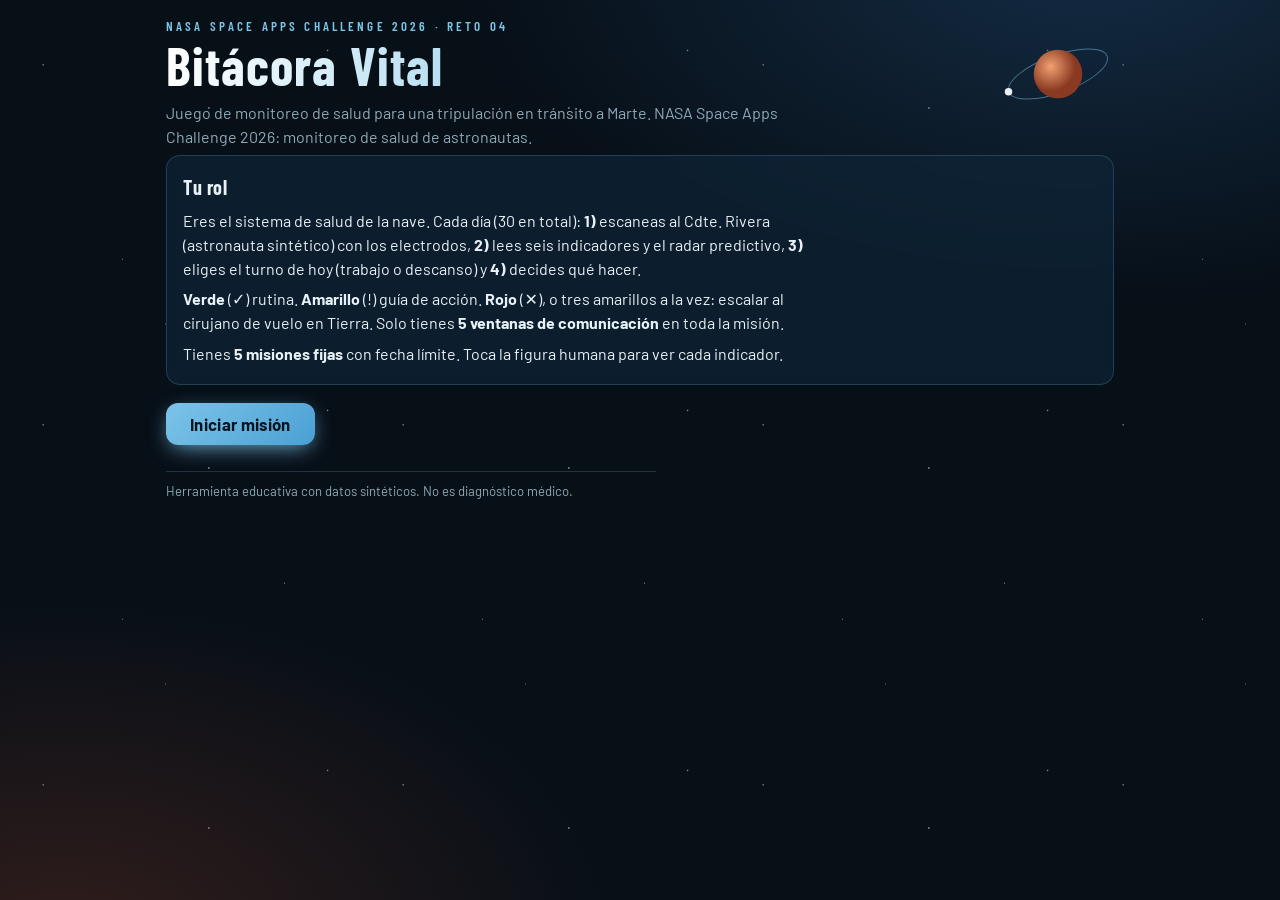
==== VIDEOJUEGO/index.html @ 01259b83 "Rename index.html to VIDEOJUEGO/index.html" ====
<!DOCTYPE html>
<html lang="es"><head><meta charset="utf-8">
<meta name="viewport" content="width=device-width, initial-scale=1, viewport-fit=cover">
<title>Bitácora Vital · Misión a Marte</title>
<meta name="theme-color" content="#070f17">
<meta name="description" content="Juego de monitoreo de salud de astronautas. NASA Space Apps Challenge 2026.">
<link href="https://fonts.googleapis.com/css2?family=Barlow:wght@400;600;700&family=Barlow+Condensed:wght@600;700&display=swap" rel="stylesheet">
<style>
:root{color-scheme:dark;--bg:#070f17;--pn:#0f2233;--glass:rgba(16,38,56,.68);--tx:#E8F1F5;--mu:#8FA9B6;--ln:rgba(124,196,232,.2);--g:#4CD0A0;--y:#F2B63C;--r:#FF6B6B;--ac:#7CC4E8;--gb:rgba(76,208,160,.13);--yb:rgba(242,182,60,.13);--rb:rgba(255,107,107,.15)}
*{box-sizing:border-box}
body{margin:0;padding:env(safe-area-inset-top,0) 0 env(safe-area-inset-bottom,0);min-height:100vh;color:var(--tx);font:16px/1.5 Barlow,system-ui,sans-serif;background:radial-gradient(900px 500px at 85% -5%,rgba(40,90,140,.38),transparent 70%),radial-gradient(800px 500px at 5% 105%,rgba(170,70,40,.26),transparent 70%),radial-gradient(1.2px 1.2px at 12% 18%,#fff9,transparent),radial-gradient(1px 1px at 34% 72%,#fff7,transparent),radial-gradient(1.4px 1.4px at 58% 30%,#fffa,transparent),radial-gradient(1px 1px at 79% 62%,#fff8,transparent),radial-gradient(1.2px 1.2px at 91% 14%,#fff9,transparent),radial-gradient(1px 1px at 46% 90%,#fff6,transparent),var(--bg);background-size:100% 100%,100% 100%,360px 360px,360px 360px,360px 360px,360px 360px,360px 360px,360px 360px}
#app{max-width:980px;margin:0 auto;padding:18px 16px 28px}
h1,h2,.nm,.big{font-family:"Barlow Condensed",Barlow,sans-serif;font-weight:700}
h1{font-size:clamp(2.3rem,7vw,3.3rem);line-height:1.02;margin:.1em 0 .15em;letter-spacing:.02em;background:linear-gradient(90deg,#fff,var(--ac) 55%,var(--y));-webkit-background-clip:text;background-clip:text;color:transparent}
h2{font-size:1.25rem;margin:.2em 0 .3em;letter-spacing:.03em}p{margin:.4em 0;max-width:70ch}.mu{color:var(--mu)}
.eyebrow{font:600 .82rem "Barlow Condensed",sans-serif;letter-spacing:.24em;text-transform:uppercase;color:var(--ac)}
.orb{float:right;width:112px;height:112px;margin:0 0 6px 12px}
.bar{height:8px;background:var(--ln);border-radius:4px;overflow:hidden;width:110px;display:inline-block;vertical-align:middle}.bar i{display:block;height:100%;background:linear-gradient(90deg,var(--g),var(--ac))}
.ban{padding:14px 18px;border:1px solid var(--bc);border-left:6px solid var(--bc);border-radius:14px;margin-bottom:10px;box-shadow:0 0 28px -10px var(--bc)}.ban .big{font-size:1.8rem;line-height:1.1;letter-spacing:.02em}
.b0{--bc:var(--g);background:linear-gradient(90deg,var(--gb),transparent)}.b1{--bc:var(--y);background:linear-gradient(90deg,var(--yb),transparent)}.b2{--bc:var(--r);background:linear-gradient(90deg,var(--rb),transparent)}.b3{--bc:var(--mu);background:var(--glass)}
.box{background:var(--glass);border:1px solid var(--ln);border-radius:14px;padding:12px 16px;margin-bottom:10px;backdrop-filter:blur(6px)}
.box dl{margin:.3em 0;display:grid;grid-template-columns:auto 1fr;gap:3px 14px}.box dt{font-weight:600;color:var(--ac)}.box dd{margin:0}
.tag{display:inline-block;font:600 .74rem "Barlow Condensed",sans-serif;letter-spacing:.14em;text-transform:uppercase;padding:2px 10px;border-radius:99px;background:rgba(124,196,232,.14);color:var(--ac);margin-right:8px}
.grid{display:grid;grid-template-columns:repeat(auto-fit,minmax(220px,1fr));gap:10px}
.c0{--c:var(--g)}.c1{--c:var(--y)}.c2{--c:var(--r)}.c3{--c:var(--mu)}
.t{all:unset;box-sizing:border-box;cursor:pointer;background:var(--glass);border:1px solid var(--ln);border-top:3px solid var(--c);border-radius:14px;padding:9px 14px;display:grid;grid-template-columns:1fr auto;gap:3px 8px;transition:transform .15s,box-shadow .15s}
.t:hover{transform:translateY(-2px);box-shadow:0 8px 22px -10px var(--c)}
.t.on{border-left-color:var(--ac);border-right-color:var(--ac);border-bottom-color:var(--ac);box-shadow:0 0 0 1px var(--ac),0 0 24px -8px var(--ac)}
.t svg{grid-column:1/-1;width:100%;height:36px;color:var(--c)}
button:focus-visible,.t:focus-visible,.hs:focus-visible{outline:3px solid var(--ac);outline-offset:2px}
.nm{font-size:1.1rem;letter-spacing:.02em}.vl{font:700 2.1rem/1 "Barlow Condensed",sans-serif;text-align:right;color:var(--c);text-shadow:0 0 14px var(--c)}.vl small{font:400 .8rem Barlow;color:var(--mu);margin-left:3px;text-shadow:none}
.st{justify-self:start;font-weight:600;font-size:.8rem;padding:1px 10px;border-radius:99px;border:1px solid var(--c);color:var(--c);background:rgba(255,255,255,.04)}
.a{font:600 1rem Barlow,sans-serif;text-align:left;cursor:pointer;background:var(--glass);color:var(--tx);border:1px solid var(--ln);border-radius:12px;padding:10px 14px;transition:box-shadow .15s,border-color .15s}
.a:hover:not(:disabled){border-color:var(--ac);box-shadow:0 0 18px -8px var(--ac)}.a:disabled{opacity:.4;cursor:not-allowed}.a.sel{border-color:var(--g);background:var(--gb);box-shadow:0 0 18px -8px var(--g)}.a span{display:block;font-weight:400;font-size:.85rem;color:var(--mu)}
.go{font:700 1.05rem Barlow,sans-serif;letter-spacing:.02em;background:linear-gradient(135deg,var(--ac),#4aa0d4);color:#06141f;border:0;border-radius:12px;padding:11px 24px;cursor:pointer;margin:8px 0;box-shadow:0 6px 22px -6px var(--ac)}.go:hover:not(:disabled){filter:brightness(1.1)}.go:disabled{opacity:.6}
.fig{width:100%;max-width:230px;margin:0 auto;display:block}.hs{cursor:pointer;color:var(--c)}
@keyframes pu{50%{opacity:.35}}.pul{animation:pu 1s infinite}
@keyframes sw{from{transform:translateY(8px)}to{transform:translateY(290px)}}.sweep{animation:sw .9s linear;filter:drop-shadow(0 0 6px #7CC4E8)}
@media(prefers-reduced-motion:reduce){.pul,.sweep{animation:none}.t{transition:none}}
.fine{font-size:.82rem;color:var(--mu);margin-top:18px;border-top:1px solid var(--ln);padding-top:10px}

#app.dash{max-width:none;height:100vh;padding:10px 12px;display:grid;grid-template-rows:auto minmax(0,1fr) auto;gap:10px;font-size:14px}
.hud{display:flex;flex-wrap:wrap;gap:6px 20px;align-items:center;justify-content:space-between;padding:8px 16px;background:var(--glass);border:1px solid var(--ln);border-radius:14px;backdrop-filter:blur(8px)}
.hud .it{display:flex;align-items:center;gap:8px;white-space:nowrap}.hud small{color:var(--mu);text-transform:uppercase;letter-spacing:.12em;font:600 .72rem "Barlow Condensed",sans-serif}.hud b{font:700 1.2rem "Barlow Condensed",sans-serif}
.bar.fat i{background:linear-gradient(90deg,var(--y),var(--r))}
.cols{display:grid;grid-template-columns:minmax(280px,360px) minmax(0,1.5fr) minmax(240px,1fr);gap:10px;min-height:0}.cols>section{min-height:0;overflow:auto;padding:2px}
.figcol{display:flex;gap:8px;align-items:flex-start}.figbox{flex:1;min-width:0;background:radial-gradient(110% 65% at 50% 10%,rgba(52,126,161,.42),transparent 62%),linear-gradient(180deg,rgba(12,45,67,.96),rgba(5,19,32,.98));border:1px solid var(--ln);border-radius:14px;padding:6px;overflow:hidden}
.dash .fig{width:108%;max-width:108%;max-height:calc(100vh - 180px);margin-left:-4%;filter:drop-shadow(0 8px 12px rgba(0,0,0,.32))}
.elec{width:112px;flex:none;background:var(--glass);border:1px solid var(--ln);border-radius:14px;padding:8px;text-align:center}
.elec small{color:var(--ac);text-transform:uppercase;letter-spacing:.14em;font:600 .72rem "Barlow Condensed",sans-serif}.elec .es{font-size:.8rem;min-height:2.6em;margin:4px 0}.elec .go{width:100%;margin:2px 0;padding:8px 6px}.elec p{font-size:.72rem;margin:4px 0 0}
.dash .ban{padding:7px 12px;margin-bottom:8px}.dash .ban .big{font-size:1.3rem}.dash .box{padding:8px 12px;margin-bottom:8px}.dash .det{font-size:.82rem}.dash h2{font-size:1.05rem;margin:4px 0}
.dash .grid{grid-template-columns:repeat(2,minmax(0,1fr));gap:8px;margin-bottom:8px}.dash .t{padding:6px 10px}.dash .vl{font-size:1.6rem}.dash .nm{font-size:.95rem}.dash .t svg{height:24px}
.ms{all:unset;box-sizing:border-box;display:block;width:100%;cursor:pointer;background:var(--glass);border:1px solid var(--ln);border-radius:12px;padding:7px 12px;margin-bottom:7px}
.ms b{display:block;font-size:.95rem}.ms .mu{display:block;font-size:.78rem}.ms.on{border-color:var(--ac);box-shadow:0 0 16px -8px var(--ac)}.ms.ok{border-color:var(--g);opacity:.75}.ms.ko{border-color:var(--r);opacity:.6}
.pb{display:block;height:5px;background:var(--ln);border-radius:3px;overflow:hidden;margin-top:5px}.pb i{display:block;height:100%;background:linear-gradient(90deg,var(--ac),var(--g))}
.dock{display:flex;flex-wrap:wrap;gap:14px;align-items:flex-end;padding:8px 12px;background:var(--glass);border:1px solid var(--ln);border-radius:14px;backdrop-filter:blur(8px)}
.dg small{display:block;color:var(--mu);text-transform:uppercase;letter-spacing:.1em;font:600 .72rem "Barlow Condensed",sans-serif;margin-bottom:3px}.row{display:flex;flex-wrap:wrap;gap:8px}
.dock .a{padding:6px 12px;font-size:.9rem}.dock .a span{font-size:.75rem}.dock .go{margin:0;padding:9px 22px}
@media(max-width:900px){#app.dash{height:auto;min-height:100vh;display:block}.hud{position:sticky;top:0;z-index:5;background:rgba(10,24,36,.92)}.cols{display:block;margin:10px 0}.cols>section{margin-bottom:10px;overflow:visible}.dock{position:sticky;bottom:0;z-index:5;background:rgba(10,24,36,.94)}.dash .fig{max-height:60vh}}
</style></head><body><div id="app"></div>
<script>
const $=s=>document.querySelector(s);
const LB=["Normal","Atención","Alerta"],SH=["●","▲","■"],GL=["✓","!","✕"];
const IND=[
{k:"fc",n:"Frecuencia cardíaca",u:"lpm",b:66,sd:3,fl:5,K:.25,dc:0,g:[60,100],y:[50,120],why:"Sin gravedad la sangre se redistribuye hacia la cabeza y el corazón ajusta su ritmo. El estrés, la radiación y el ejercicio también la suben.",guide:"Siéntate 10 min, respira lento (4 s inhalar, 6 s exhalar), evita cafeína y vuelve a medir.",src:"AHA: ritmo en reposo del adulto 60–100 lpm."},
{k:"pa",n:"Presión sistólica",u:"mmHg",b:114,sd:4,fl:6,K:.4,dc:0,g:[90,129],y:[85,139],why:"En microgravedad los líquidos suben al torso y la cabeza; el CO₂ alto de cabina y el estrés también elevan la presión.",guide:"Reduce sodio, hidrátate, descansa y mide de nuevo en 30 min.",src:"AHA/ACC 2017: <120 normal, ≥130 etapa 1, ≥140 etapa 2. Verde hasta 129 por simplificación."},
{k:"glu",n:"Glucosa",u:"mg/dL",b:88,sd:4,fl:0,K:.5,dc:0,g:[70,99],y:[60,125],why:"El estrés, el sueño corto y los cambios de dieta y ejercicio alteran cómo el cuerpo maneja el azúcar.",guide:"Si está baja, toma un snack con carbohidratos; si está alta, camina suave y revisa la dieta.",src:"ADA: ayunas 70–99 normal, 100–125 prediabetes, <70 hipoglucemia."},
{k:"tmp",n:"Temperatura",u:"°C",b:36.6,sd:.15,fl:0,K:0,dc:1,g:[36.1,37.2],y:[35.5,37.9],why:"Sin gravedad casi no hay convección natural: el aire caliente no sube y el cuerpo disipa peor el calor.",guide:"Baja la temperatura de tu módulo, hidrátate, reduce la actividad y mide en 20 min.",src:"CDC/NIH: normal ≈36.1–37.2 °C; fiebre desde 38 °C."},
{k:"sue",n:"Horas de sueño",u:"h",dc:1,K:0,g:[7,9.5],y:[5.5,10.5],why:"El ciclo luz-oscuridad se pierde (16 amaneceres al día en órbita), hay ruido y confinamiento. En la ISS se duerme cerca de 6 h.",guide:"Cumple un horario fijo, baja la luz y las pantallas 1 h antes y reduce el ruido del módulo.",src:"AASM/CDC: 7 h o más en adultos. Barger et al. 2014: ≈6 h en la ISS."},
{k:"ani",n:"Ánimo (1–10)",u:"/10",b:7.8,sd:.4,fl:0,K:-.08,dc:1,g:[6,10],y:[4,10],why:"El aislamiento, el confinamiento y la distancia de la Tierra pesan en el ánimo con el paso de las semanas.",guide:"Videollamada con tu familia, una actividad que disfrutes y una conversación con tu compañero de misión.",src:"Escala propia de autorreporte, sin umbral clínico. Sustituir por un instrumento validado (POMS o PHQ-9)."}];

const BD="M94 46L94 60C94 66,88 68,80 70C70 72,64 76,62 86C60 96,59 104,57 114C55 124,53 134,51 144C49 154,46 164,43 174C42 180,40 186,39 190C36 196,34 204,36 210C38 215,46 215,47 209C48 202,48 196,47 190C49 182,51 172,54 162C57 152,58 144,60 136C62 126,64 116,66 108C67 102,68 98,70 94C71 106,75 122,78 138C79 148,74 158,72 170C70 176,70 190,71 204C72 216,73 228,75 240C75 248,71 256,72 266C73 276,76 280,77 286C77 290,72 292,67 293C64 294,64 298,68 298L90 298C93 298,93 294,92 290C91 286,91 282,91 278C91 268,90 256,91 246C92 238,93 226,94 214C95 204,97 196,100 190C103 196,105 204,106 214C107 226,108 238,109 246C110 256,109 268,109 278C109 282,109 286,108 290C107 294,107 298,110 298L132 298C136 298,136 294,133 293C128 292,123 290,123 286C124 280,127 276,128 266C129 256,125 248,125 240C127 228,128 216,129 204C130 190,130 176,128 170C126 158,121 148,122 138C125 122,129 106,130 94C132 98,133 102,134 108C136 116,138 126,140 136C142 144,143 152,146 162C149 172,151 182,153 190C152 196,152 202,153 209C154 215,162 215,164 210C166 204,164 196,161 190C160 186,158 180,157 174C154 164,151 154,149 144C147 134,145 124,143 114C141 104,140 96,138 86C136 76,130 72,120 70C112 68,106 66,106 60L106 46Z";
const POS={tmp:[100,22,148,26,'start'],sue:[112,38,148,42,'start'],ani:[88,38,52,42,'end'],fc:[112,100,152,104,'start'],pa:[55,112,34,118,'end'],glu:[100,150,40,154,'end']};
const EV=[
{t:"Día tranquilo",h:"Sin peligro",x:"Rutina normal a bordo.",s:{}},
{t:"Tormenta solar",h:"Radiación",x:"Subió la radiación y la tripulación se refugió en el módulo blindado.",s:{fc:12,sue:-1.2,ani:-.8,tmp:.2}},
{t:"Mensaje de casa con retraso",h:"Aislamiento y confinamiento",x:"Un mensaje familiar llegó con horas de demora.",s:{ani:-1.6,sue:-.6}},
{t:"Comunicación con 20 min de demora",h:"Distancia de la Tierra",x:"Nadie puede ayudar en tiempo real.",s:{ani:-.9,pa:8,fc:5}},
{t:"Sesión de ejercicio extenuante",h:"Campos gravitatorios",x:"Rutina de resistencia para frenar la pérdida de músculo y hueso.",s:{fc:15,pa:10,glu:-12,tmp:.4}},
{t:"CO₂ elevado en cabina",h:"Ambiente cerrado hostil",x:"El filtro de aire va con retraso.",s:{pa:10,sue:-1,fc:8,tmp:.3}}];
const PL=[{h:5.5,t:"Turno intenso",u:2},{h:7.5,t:"Turno normal",u:1},{h:9,t:"Recuperación",u:0}];
const MIS=[
{n:"Reparar filtro de CO₂",h:"Ambiente hostil",need:5,d:8,r:40,fx:{pa:6,fc:5,tmp:.2}},
{n:"Experimento de radiación",h:"Radiación",need:7,d:15,r:50,fx:{fc:4,ani:-.5,tmp:.1}},
{n:"Enlace de datos con la Tierra",h:"Distancia",need:5,d:21,r:40,fx:{ani:-.7,pa:3}},
{n:"Caminata espacial (EVA)",h:"Gravedad",need:7,d:26,r:70,fx:{fc:14,pa:10,glu:-10,tmp:.4}},
{n:"Preparar el descenso a Marte",h:"Distancia",need:9,d:30,r:100,fx:{fc:8,pa:6,ani:-.8}}];

const N=30,NEED=7.5,DEC=.9;
const g=()=>(Math.random()+Math.random()+Math.random()-1.5)/.87;
const cl=(v,a,b)=>Math.min(b,Math.max(a,v));
const lvl=(i,v)=>v>=i.g[0]&&v<=i.g[1]?0:v>=i.y[0]&&v<=i.y[1]?1:2;
const fmt=(i,v)=>i.dc?v.toFixed(1):Math.round(v);
let S;

function init(){
  S={ms:MIS.map(m=>({...m,p:0,done:false,failed:false})),msel:0,pend:{},alert:"",phase:"",day:0,score:0,health:100,win:5,debt:0,adj:{},hist:{},cur:{},plan:1,sleepPlan:7.5,sel:"sue",scanned:false,scanning:false,done:false,msg:"",ev:null,first:null};
  IND.forEach(i=>{S.adj[i.k]=0;S.hist[i.k]=[]});
  newDay();
}

function newDay(){
  S.alert="";
  S.ms.forEach(m=>{
    if(!m.done&&!m.failed&&S.day>=m.d){
      m.failed=true;S.score-=30;S.health=cl(S.health-6,0,100);
      S.alert+=`Misión fallida: ${m.n} (−30 puntos, salud −6). `;
    }
  });
  if(S.health<=0)return end();
  if(S.day>=N){S.day=N+1;return end()}
  S.day++;S.scanned=S.scanning=S.done=false;S.msg="";
  S.ev=Math.random()<.3?EV[0]:EV[1+Math.floor(Math.random()*5)];
  const sl=cl(S.sleepPlan+g()*.4+(S.ev.s.sue||0),2,12);
  S.debt=S.debt*DEC+Math.max(0,NEED-sl);
  const fl=Math.exp(-S.day/6),iso=S.day/30;

  IND.forEach(i=>{
    let v;
    if(i.k=="sue")v=sl;
    else{
      S.adj[i.k]=S.adj[i.k]*.55+g()*i.sd+(S.ev.s[i.k]||0)+(S.pend[i.k]||0);
      v=i.b+i.fl*fl+i.K*S.debt+S.adj[i.k]-(i.k=="ani"?.9*iso:0);
      if(i.k=="ani")v=cl(v,1,10);
    }
    S.cur[i.k]=v;S.hist[i.k].push(v);
  });

  S.pend={};
  if(!S.first){
    const w=IND.find(i=>lvl(i,S.cur[i.k])>0);
    if(w)S.first={n:w.n,d:S.day};
  }
  S.sel=worst().k;
  render();
}

const levels=()=>IND.map(i=>lvl(i,S.cur[i.k]));
function worst(){const L=levels();let m=0;L.forEach((l,j)=>{if(l>L[m])m=j});return IND[m]}
function need(){const L=levels(),r=L.filter(l=>l==2).length,y=L.filter(l=>l==1).length;return r>0||y>=3?2:y>0?1:0}

function damped(y,H){
  const n=y.length,xm=(n-1)/2,ym=y.reduce((a,b)=>a+b)/n;
  let nu=0,de=0;
  y.forEach((v,i)=>{nu+=(i-xm)*(v-ym);de+=(i-xm)**2});
  let st=de?nu/de:0,ac=y[n-1];const o=[];
  for(let j=0;j<H;j++){st*=.85;ac+=st;o.push(ac)}
  return o;
}

function project(H){
  const hs=S.hist,len=hs.sue.length;
  if(len<4)return null;
  let d=0;
  const ds=hs.sue.map(s=>d=d*DEC+Math.max(0,NEED-s)),st=len-Math.min(8,len);
  const sf=damped(hs.sue.slice(st),H).map(v=>cl(v,2,12));
  let dd=ds[len-1];
  const fd=sf.map(s=>dd=dd*DEC+Math.max(0,NEED-s)),P={};

  IND.forEach(i=>{
    let f;
    if(i.k=="sue")f=sf;
    else if(!i.K)f=damped(hs[i.k].slice(st),H);
    else{
      const r=hs[i.k].slice(st).map((v,j)=>v-i.K*ds[st+j]);
      f=damped(r,H).map((v,j)=>v+i.K*fd[j]);
    }
    P[i.k]=i.k=="ani"?f.map(v=>cl(v,1,10)):f;
  });
  return P;
}

function radar(){
  const P=project(7);
  if(!P)return null;
  let al=0,at=0,wa=[],wt=[];
  IND.forEach(i=>{
    const f=P[i.k],l0=lvl(i,S.cur[i.k]);
    const a=l0<2?f.findIndex(v=>lvl(i,v)==2)+1:0;
    const t=l0==0?f.findIndex(v=>lvl(i,v)>0)+1:0;
    if(a){if(!al||a<al){al=a;wa=[i.n]}else if(a==al)wa.push(i.n)}
    if(t){if(!at||t<at){at=t;wt=[i.n]}else if(t==at)wt.push(i.n)}
  });
  return{P,al,wa,at,wt};
}

function spark(i,p){
  const raw=S.hist[i.k].slice(-12);
  const h=raw.length<2?[raw[0]??i.b,raw[0]??i.b]:raw;
  const a=[...h,...p],lo=Math.min(...a,i.g[0]),hi=Math.max(...a,i.g[1]),W=200,H=34,n=a.length;
  const Y=v=>H-2-(v-lo)/(hi-lo||1)*(H-4);
  const X=j=>2+j*(W-4)/Math.max(n-1,1);
  const pt=(r,o)=>r.map((v,j)=>X(j+o)+","+Y(v)).join(" ");

  return `<svg viewBox="0 0 ${W} ${H}" preserveAspectRatio="none" aria-hidden="true">
    <rect x="0" y="${Y(i.g[1])}" width="${W}" height="${Math.max(Y(i.g[0])-Y(i.g[1]),1)}" fill="currentColor" opacity=".14"/>
    <polyline fill="none" stroke="currentColor" stroke-width="2.4" stroke-linecap="round" stroke-linejoin="round" points="${pt(h,0)}"/>
    ${p.length?`<polyline fill="none" stroke="currentColor" stroke-width="1.5" stroke-dasharray="4 3" opacity=".7" points="${pt([h[h.length-1],...p],h.length-1)}"/>`:""}
  </svg>`;
}
  
function pick(k){S.sel=k;render()}
function setPlan(j){S.plan=j;S.sleepPlan=PL[j].h;render()}
function selM(j){S.msel=j;render()}
function activeM(){const m=S.ms[S.msel];return m&&!m.done&&!m.failed?m:S.ms.find(x=>!x.done&&!x.failed)||null}

function scan(){
  if(S.scanning||S.scanned)return;
  S.scanning=true;S.phase="Colocando electrodos…";render();
  setTimeout(()=>{S.phase="Leyendo señales…";render()},800);
  setTimeout(()=>{S.scanned=true;S.scanning=false;render()},1700);
}

function act(a){
  const n=need(),wi=worst();
  let d=0,h=0,m="";
  if(a==2){
    if(S.win<1)return;
    S.win--;S.debt*=.3;IND.forEach(i=>S.adj[i.k]*=.15);
    if(n==2){d+=10;m="Escalaste a tiempo. El cirujano de vuelo en Tierra revisó los datos y dio instrucciones. Se gastó una ventana de comunicación."}
    else{d-=5;m="Escalaste sin necesidad y gastaste una ventana de comunicación que podrías necesitar después."}
  }
  if(a==1){
    IND.forEach(i=>{
      const l=lvl(i,S.cur[i.k]);
      if(l==1)S.adj[i.k]*=.3;
      else if(l==2)S.adj[i.k]*=.6;
    });
    if(lvl(IND[4],S.cur.sue)||lvl(IND[5],S.cur.ani))S.debt*=.8;
    if(n==1){d+=10;m="Buena decisión: aplicaste la guía de acción. "+wi.guide}
    else if(n==0){d+=2;m="Todo estaba normal. No hacía falta, pero cuidar los hábitos nunca sobra."}
    else{d-=10;h=-8;m="La guía no alcanzaba: había una alerta roja o tres amarillas a la vez. Debías escalar al cirujano de vuelo."}
  }
  if(a==0){
    if(n==0){d+=10;m="Correcto: todo normal, se continúa con la rutina."}
    else if(n==1){d-=5;h=-4;m="Seguir sin actuar dejó que los indicadores amarillos empeoren."}
    else{d-=15;h=-12;m="Ignoraste una situación que requería escalar. La salud de la tripulación se deteriora."}
  }

  const am=activeM(),u=PL[S.plan].u;
  if(am&&u){
    am.p=Math.min(am.need,am.p+u);
    Object.entries(am.fx).forEach(([k,v])=>S.pend[k]=(S.pend[k]||0)+v*u);
    m+=` Trabajaste +${u} en «${am.n}».`;
    if(am.p>=am.need){am.done=true;d+=am.r;m+=` ¡Misión completada! +${am.r}.`}
  }

  S.score+=d;S.health=cl(S.health+h,0,100);
  S.msg=`<b>${d>=0?"+":""}${d} puntos${h?" · salud "+h:""}.</b> ${m} Dormirás ${PL[S.plan].h} h esta noche.`;
  S.done=true;render();
}

function fig(L,sc){
  return `<svg class="fig" viewBox="0 0 200 300" role="group" aria-label="Figura humana con sensores de salud"><defs><linearGradient id="sb" x1="0" y1="0" x2="0" y2="1"><stop offset="0" stop-color="#7CC4E8" stop-opacity="0"/><stop offset="1" stop-color="#7CC4E8" stop-opacity=".6"/></linearGradient><clipPath id="bc"><path d="${BD}"/></clipPath></defs><image href="JOSXPRM.png" x="0" y="0" width="200" height="300" preserveAspectRatio="xMidYMid meet"/>`+
  IND.map((i,j)=>{
    const[x,y,lx,ly,an]=POS[i.k],c=sc?L[j]:3,e=an=="start"?[x+9,lx-3]:[x-9,lx+3];
    return `<g class="hs c${c}${sc||S.scanning?"":" pul"}" tabindex="0" role="button" aria-label="${i.n}" onclick="pick('${i.k}')" onkeydown="if(event.key=='Enter')pick('${i.k}')"><line x1="${e[0]}" y1="${y}" x2="${e[1]}" y2="${ly-4}" stroke="currentColor" stroke-opacity=".55"/><circle cx="${x}" cy="${y}" r="15" fill="currentColor" opacity=".18"/><circle cx="${x}" cy="${y}" r="9" fill="currentColor" stroke="var(--pn)" stroke-width="2"/><text x="${x}" y="${y+4}" text-anchor="middle" font-size="11" font-weight="700" fill="var(--pn)">${sc?GL[c]:"?"}</text><text x="${lx}" y="${ly}" text-anchor="${an}" font-size="11" fill="var(--tx)">${{tmp:"T°",ani:"Ánimo",sue:"Sueño",fc:"FC",pa:"PA",glu:"Glu"}[i.k]}</text></g>`;
  }).join("")+
  (S.scanning?`<g clip-path="url(#bc)"><rect class="sweep" x="0" y="-30" width="200" height="30" fill="url(#sb)"/></g><rect class="sweep" x="25" y="0" width="150" height="3" rx="1.5" fill="#bfe6fa"/>`:"")+`</svg>`;
}

function intro(){
  $("#app").className="";
  $("#app").innerHTML=`<svg class="orb" viewBox="0 0 120 120" aria-hidden="true"><defs><radialGradient id="mg" cx=".35" cy=".35"><stop offset="0" stop-color="#f0a070"/><stop offset="1" stop-color="#8a3a22"/></radialGradient></defs><ellipse cx="60" cy="60" rx="56" ry="20" fill="none" stroke="#7CC4E8" stroke-opacity=".5" transform="rotate(-20 60 60)"/><circle cx="60" cy="60" r="26" fill="url(#mg)"/><circle cx="7" cy="79" r="4" fill="#E8F1F5"/></svg><div class="eyebrow">NASA Space Apps Challenge 2026 · Reto 04</div><h1>Bitácora Vital</h1><p class="mu">Juego de monitoreo de salud para una tripulación en tránsito a Marte. NASA Space Apps Challenge 2026: monitoreo de salud de astronautas.</p><div class="box"><h2>Tu rol</h2><p>Eres el sistema de salud de la nave. Cada día (30 en total): <b>1)</b> escaneas al Cdte. Rivera (astronauta sintético) con los electrodos, <b>2)</b> lees seis indicadores y el radar predictivo, <b>3)</b> eliges el turno de hoy (trabajo o descanso) y <b>4)</b> decides qué hacer.</p><p><b>Verde</b> (✓) rutina. <b>Amarillo</b> (!) guía de acción. <b>Rojo</b> (✕), o tres amarillos a la vez: escalar al cirujano de vuelo en Tierra. Solo tienes <b>5 ventanas de comunicación</b> en toda la misión.</p><p>Tienes <b>5 misiones fijas</b> con fecha límite. Toca la figura humana para ver cada indicador.</p></div><button class="go" onclick="init()">Iniciar misión</button><p class="fine">Herramienta educativa con datos sintéticos. No es diagnóstico médico.</p>`;
}

function end(){
  const ab=S.health<=0,r=ab?"Misión abortada":S.score>=400?"Cirujano de vuelo estelar":S.score>=250?"Oficial médico competente":"Cadete en práctica";
  $("#app").className="";
  $("#app").innerHTML=`<h1>${r}</h1><div class="ban b${ab?2:S.health>60?0:1}"><div class="big">${S.score} puntos</div><div>${ab?"La salud de la tripulación llegó a 0 el día "+S.day+".":"Misión completada. Salud final: "+S.health+"/100. Ventanas sin usar: "+S.win+"."}</div></div><p>Misiones cumplidas: <b>${S.ms.filter(m=>m.done).length}/${S.ms.length}</b>.</p><button class="go" onclick="init()">Jugar de nuevo</button>`;
}

function render(){
  if(S.health<=0)return end();
  $("#app").className="dash";
  const sc=S.scanned,L=levels(),n=sc?Math.max(...L):3,i=IND.find(x=>x.k==S.sel),R=sc?radar():null,P=R?R.P:null,am=activeM();
  const st=["Tripulación estable","Atención: revisa los amarillos","Alerta: indicador fuera de rango","Sin datos: escanea al tripulante"][n];
  const fat=Math.min(100,Math.round(S.debt*4)),dn=S.ms.filter(m=>m.done).length,dis=sc?"":"disabled";
  const adv=[["Rutina","Todo normal"],["Guía de acción","Ayuda a los amarillos"],["Escalar al cirujano","Usa 1 ventana"]];

  let rd="";
  if(sc){
    if(!R)rd=`<div class="box"><b>Radar predictivo:</b> faltan lecturas (${S.day}/4).</div>`;
    else{
      const lv=R.al?2:R.at?1:0;
      rd=`<div class="ban b${lv}"><b>Radar:</b> ${R.al?`alerta en ~${R.al} días (${R.wa.join(", ")})`:R.at?`atención en ~${R.at} días (${R.wt.join(", ")})`:"sin cambios de semáforo previstos en 7 días"}. <small class="mu">Puntos = proyección.</small></div>`;
    }
  }

  const tiles=IND.map((x,j)=>sc?`<button class="t c${L[j]}${S.sel==x.k?" on":""}" onclick="pick('${x.k}')"><span class="nm">${x.n}</span><span class="vl">${fmt(x,S.cur[x.k])}<small>${x.u}</small></span><span class="st">${SH[L[j]]} ${LB[L[j]]}</span><span></span>${spark(x,P?P[x.k]:[])}</button>`:`<button class="t c3${S.sel==x.k?" on":""}" onclick="pick('${x.k}')"><span class="nm">${x.n}</span><span class="vl">—<small>${x.u}</small></span><span class="st">Sin escanear</span><span></span></button>`).join("");

  const mis=S.ms.map((m,j)=>`<button class="ms${m===am?" on":""}${m.done?" ok":""}${m.failed?" ko":""}" ${m.done||m.failed?"disabled":""} onclick="selM(${j})"><span class="tag">${m.h}</span><b>${m.done?"✓ ":m.failed?"✕ ":""}${m.n}</b><span class="mu">${m.p}/${m.need} · límite día ${m.d} · +${m.r}</span><span class="pb"><i style="width:${m.p/m.need*100}%"></i></span></button>`).join("");

  const dock=S.done?`<button class="go" onclick="newDay()">${S.day>=N?"Ver resultado":"Siguiente día →"}</button><span class="mu">Turno elegido: ${PL[S.plan].t}</span>`:`<div class="dg"><small>Turno de hoy · misión activa: ${am?am.n:"ninguna"}</small><div class="row">${PL.map((p,j)=>`<button class="a${S.plan==j?" sel":""}" onclick="setPlan(${j})">${p.t} · ${p.h} h<span>Trabajo +${p.u}</span></button>`).join("")}</div></div><div class="dg"><small>Acción del día${sc?"":" (escanea primero)"}</small><div class="row">${adv.map((a,j)=>`<button class="a" ${j==2&&S.win<1?"disabled":dis} onclick="act(${j})">${a[0]}<span>${a[1]}</span></button>`).join("")}</div></div>`;

  $("#app").innerHTML=`<div class="hud"><div class="it"><small>Día</small><b>${Math.min(S.day,N)}/${N}</b></div><div class="it"><small>Puntos</small><b>${S.score}</b></div><div class="it"><small>Salud</small><span class="bar"><i style="width:${S.health}%"></i></span><b>${S.health}</b></div><div class="it"><small>Cansancio</small><span class="bar fat"><i style="width:${fat}%"></i></span><b>${fat}%</b></div><div class="it"><small>Ventanas</small><b>${S.win}</b></div><div class="it"><small>Misiones</small><b>${dn}/${S.ms.length}</b></div></div><div class="cols"><section class="figcol"><div class="figbox">${fig(L,sc)}</div><div class="elec"><small>Electrodos</small><div class="es">${S.scanning?S.phase:sc?"Escaneo completo ✓":"Listos"}</div><button class="go" ${S.scanning||sc?"disabled":""} onclick="scan()">${S.scanning?"…":sc?"Hecho":"Escanear"}</button><p class="mu">Un clic coloca los electrodos y lee los 6 indicadores.</p></div></section><section><div class="ban b${n}"><div class="big">${sc?SH[n]+" ":""}${st}</div></div>${rd}<div class="grid">${tiles}</div><div class="box det"><b>${i.n}</b><dl><dt>Por qué cambia</dt><dd>${i.why}</dd><dt>Rango normal</dt><dd>${i.g[0]}–${i.g[1]} ${i.u}</dd><dt>Guía</dt><dd>${i.guide}</dd><dt>Fuente</dt><dd>${i.src}</dd></dl></div></section><section>${S.alert?`<div class="ban b2">${S.alert}</div>`:""}<div class="box"><span class="tag">${S.ev.h}</span><b>${S.ev.t}</b><br>${S.ev.x}</div>${S.done?`<div class="box">${S.msg}</div>`:""}<h2>Misiones</h2>${mis}<p class="fine">Datos sintéticos. Herramienta educativa, no diagnóstico médico.</p></section></div><div class="dock">${dock}</div>`;
}

intro();
</script></body></html>
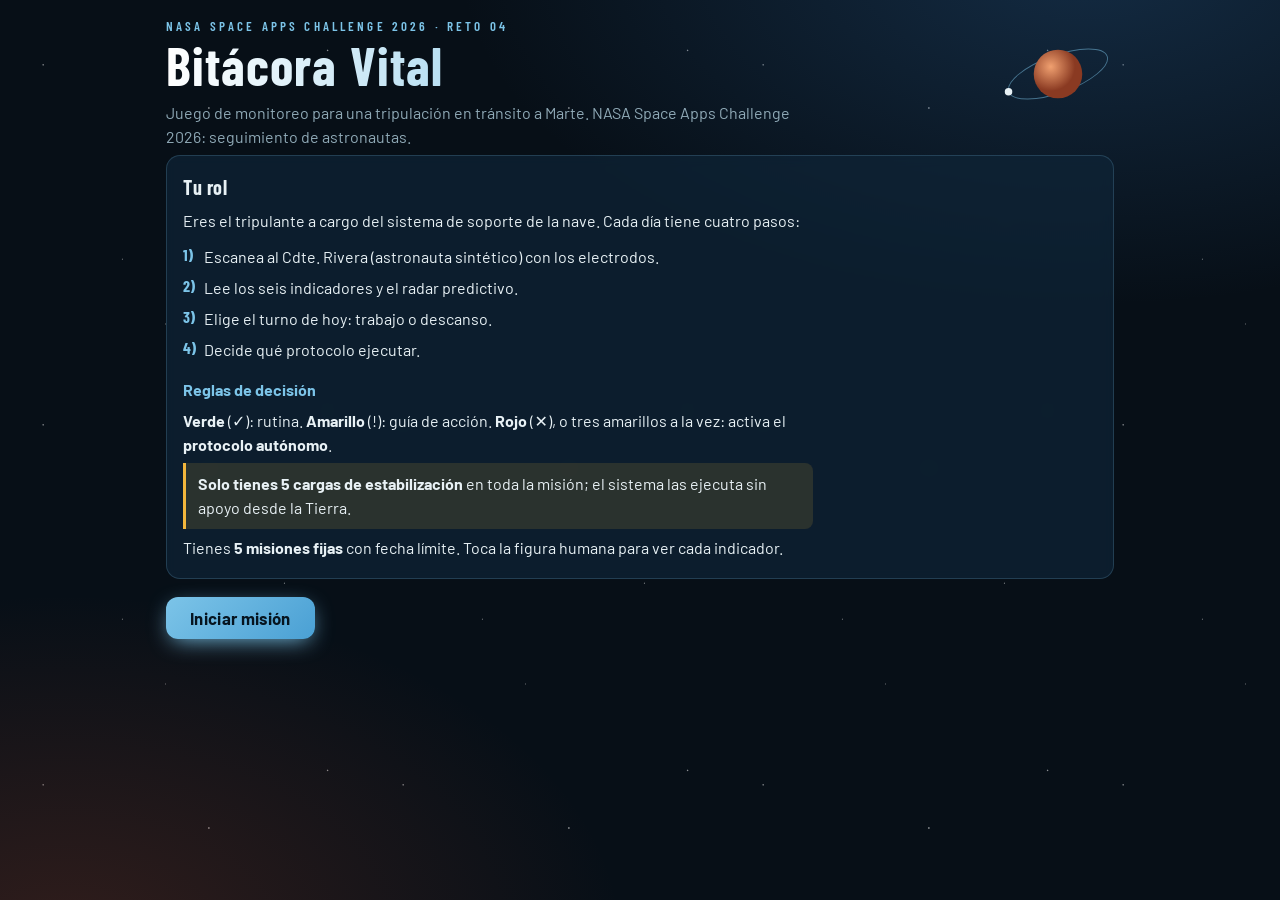
==== commit ce48bde8: "por definir 3" ====
--- a/VIDEOJUEGO/index.html
+++ b/VIDEOJUEGO/index.html
@@ -37,26 +37,33 @@
 @keyframes pu{50%{opacity:.35}}.pul{animation:pu 1s infinite}
 @keyframes sw{from{transform:translateY(8px)}to{transform:translateY(290px)}}.sweep{animation:sw .9s linear;filter:drop-shadow(0 0 6px #7CC4E8)}
 @media(prefers-reduced-motion:reduce){.pul,.sweep{animation:none}.t{transition:none}}
-.fine{font-size:.82rem;color:var(--mu);margin-top:18px;border-top:1px solid var(--ln);padding-top:10px}
-
-#app.dash{max-width:none;height:100vh;padding:10px 12px;display:grid;grid-template-rows:auto minmax(0,1fr) auto;gap:10px;font-size:14px}
+.grade{display:grid;place-items:center;width:112px;height:112px;margin:0 auto 12px;border:4px solid var(--ac);border-radius:50%;font:700 4.3rem/.9 "Barlow Condensed",sans-serif;color:var(--ac);text-shadow:0 0 22px var(--ac);box-shadow:inset 0 0 26px rgba(124,196,232,.18),0 0 28px -10px var(--ac)}
+.grade small{display:block;font:600 .7rem Barlow,sans-serif;letter-spacing:.16em;text-transform:uppercase;text-shadow:none;margin-top:-10px}
+.rules{list-style:none;margin:.75rem 0;padding:0;counter-reset:steps;display:grid;gap:.45rem}
+.rules li{position:relative;padding-left:1.3rem;counter-increment:steps}
+.rules li::before{content:counter(steps) ")";position:absolute;left:0;top:0;color:var(--ac);font:700 1rem "Barlow Condensed",sans-serif}
+.rule-title{margin-top:1rem!important;font-weight:700;color:var(--ac)}
+.charge-rule{padding:9px 12px!important;border-left:3px solid var(--y);border-radius:0 8px 8px 0;background:var(--yb)}
+
+#app.dash{max-width:none;min-height:100vh;padding:10px 12px;display:grid;grid-template-rows:auto auto auto;gap:10px;font-size:14px}
 .hud{display:flex;flex-wrap:wrap;gap:6px 20px;align-items:center;justify-content:space-between;padding:8px 16px;background:var(--glass);border:1px solid var(--ln);border-radius:14px;backdrop-filter:blur(8px)}
 .hud .it{display:flex;align-items:center;gap:8px;white-space:nowrap}.hud small{color:var(--mu);text-transform:uppercase;letter-spacing:.12em;font:600 .72rem "Barlow Condensed",sans-serif}.hud b{font:700 1.2rem "Barlow Condensed",sans-serif}
 .bar.fat i{background:linear-gradient(90deg,var(--y),var(--r))}
-.cols{display:grid;grid-template-columns:minmax(280px,360px) minmax(0,1.5fr) minmax(240px,1fr);gap:10px;min-height:0}.cols>section{min-height:0;overflow:auto;padding:2px}
-.figcol{display:flex;gap:8px;align-items:flex-start}.figbox{flex:1;min-width:0;background:radial-gradient(110% 65% at 50% 10%,rgba(52,126,161,.42),transparent 62%),linear-gradient(180deg,rgba(12,45,67,.96),rgba(5,19,32,.98));border:1px solid var(--ln);border-radius:14px;padding:6px;overflow:hidden}
-.dash .fig{width:108%;max-width:108%;max-height:calc(100vh - 180px);margin-left:-4%;filter:drop-shadow(0 8px 12px rgba(0,0,0,.32))}
-.elec{width:112px;flex:none;background:var(--glass);border:1px solid var(--ln);border-radius:14px;padding:8px;text-align:center}
-.elec small{color:var(--ac);text-transform:uppercase;letter-spacing:.14em;font:600 .72rem "Barlow Condensed",sans-serif}.elec .es{font-size:.8rem;min-height:2.6em;margin:4px 0}.elec .go{width:100%;margin:2px 0;padding:8px 6px}.elec p{font-size:.72rem;margin:4px 0 0}
+.cols{display:grid;grid-template-columns:minmax(280px,360px) minmax(0,1.5fr) minmax(240px,1fr);gap:10px;min-height:0;align-items:start}.cols>section{min-height:0;overflow:visible;padding:2px}
+.figcol{display:flex;flex-direction:column;gap:8px;min-height:0}.figbox{flex:none;aspect-ratio:7/10;min-width:0;display:flex;align-items:center;justify-content:center;background:radial-gradient(110% 65% at 50% 10%,rgba(52,126,161,.42),transparent 62%),linear-gradient(180deg,rgba(12,45,67,.96),rgba(5,19,32,.98));border:1px solid var(--ln);border-radius:14px;padding:6px;overflow:hidden}
+.dash .fig{width:auto;max-width:108%;height:100%;max-height:100%;margin:0;filter:drop-shadow(0 8px 12px rgba(0,0,0,.32))}
+.elec{display:grid;grid-template-columns:auto 1fr auto;gap:10px;align-items:center;width:auto;background:rgba(10,28,42,.9);border:1px solid rgba(124,196,232,.55);border-radius:14px;padding:8px 10px;text-align:left;box-shadow:0 10px 26px rgba(0,0,0,.28);backdrop-filter:blur(8px)}
+.elec small{color:var(--ac);text-transform:uppercase;letter-spacing:.14em;font:600 .72rem "Barlow Condensed",sans-serif}.elec .es{font-size:.8rem;min-height:0;margin:0}.elec .go{width:auto;margin:0;padding:8px 14px}.elec p{display:none}
+.mission-panel{scrollbar-width:none;-ms-overflow-style:none}.mission-panel::-webkit-scrollbar{display:none}
 .dash .ban{padding:7px 12px;margin-bottom:8px}.dash .ban .big{font-size:1.3rem}.dash .box{padding:8px 12px;margin-bottom:8px}.dash .det{font-size:.82rem}.dash h2{font-size:1.05rem;margin:4px 0}
 .dash .grid{grid-template-columns:repeat(2,minmax(0,1fr));gap:8px;margin-bottom:8px}.dash .t{padding:6px 10px}.dash .vl{font-size:1.6rem}.dash .nm{font-size:.95rem}.dash .t svg{height:24px}
 .ms{all:unset;box-sizing:border-box;display:block;width:100%;cursor:pointer;background:var(--glass);border:1px solid var(--ln);border-radius:12px;padding:7px 12px;margin-bottom:7px}
 .ms b{display:block;font-size:.95rem}.ms .mu{display:block;font-size:.78rem}.ms.on{border-color:var(--ac);box-shadow:0 0 16px -8px var(--ac)}.ms.ok{border-color:var(--g);opacity:.75}.ms.ko{border-color:var(--r);opacity:.6}
 .pb{display:block;height:5px;background:var(--ln);border-radius:3px;overflow:hidden;margin-top:5px}.pb i{display:block;height:100%;background:linear-gradient(90deg,var(--ac),var(--g))}
-.dock{display:flex;flex-wrap:wrap;gap:14px;align-items:flex-end;padding:8px 12px;background:var(--glass);border:1px solid var(--ln);border-radius:14px;backdrop-filter:blur(8px)}
+.dock{display:grid;grid-template-columns:repeat(2,minmax(0,1fr));gap:14px;align-items:end;padding:8px 12px;background:var(--glass);border:1px solid var(--ln);border-radius:14px;backdrop-filter:blur(8px)}
 .dg small{display:block;color:var(--mu);text-transform:uppercase;letter-spacing:.1em;font:600 .72rem "Barlow Condensed",sans-serif;margin-bottom:3px}.row{display:flex;flex-wrap:wrap;gap:8px}
 .dock .a{padding:6px 12px;font-size:.9rem}.dock .a span{font-size:.75rem}.dock .go{margin:0;padding:9px 22px}
-@media(max-width:900px){#app.dash{height:auto;min-height:100vh;display:block}.hud{position:sticky;top:0;z-index:5;background:rgba(10,24,36,.92)}.cols{display:block;margin:10px 0}.cols>section{margin-bottom:10px;overflow:visible}.dock{position:sticky;bottom:0;z-index:5;background:rgba(10,24,36,.94)}.dash .fig{max-height:60vh}}
+@media(max-width:900px){#app.dash{height:auto;min-height:100vh;display:block}.hud{position:sticky;top:0;z-index:5;background:rgba(10,24,36,.92)}.cols{display:block;margin:10px 0}.cols>section{margin-bottom:10px;overflow:visible}.figcol{display:block;min-height:0}.figbox{display:block;min-height:440px}.elec{margin-top:8px;gap:8px}.elec .go{padding:8px 12px}.dock{grid-template-columns:1fr;position:sticky;bottom:0;z-index:5;background:rgba(10,24,36,.94)}.dash .fig{width:108%;max-width:108%;height:auto;max-height:60vh;margin-left:-4%}}
 </style></head><body><div id="app"></div>
 <script>
 const $=s=>document.querySelector(s);
@@ -69,8 +76,7 @@
 {k:"sue",n:"Horas de sueño",u:"h",dc:1,K:0,g:[7,9.5],y:[5.5,10.5],why:"El ciclo luz-oscuridad se pierde (16 amaneceres al día en órbita), hay ruido y confinamiento. En la ISS se duerme cerca de 6 h.",guide:"Cumple un horario fijo, baja la luz y las pantallas 1 h antes y reduce el ruido del módulo.",src:"AASM/CDC: 7 h o más en adultos. Barger et al. 2014: ≈6 h en la ISS."},
 {k:"ani",n:"Ánimo (1–10)",u:"/10",b:7.8,sd:.4,fl:0,K:-.08,dc:1,g:[6,10],y:[4,10],why:"El aislamiento, el confinamiento y la distancia de la Tierra pesan en el ánimo con el paso de las semanas.",guide:"Videollamada con tu familia, una actividad que disfrutes y una conversación con tu compañero de misión.",src:"Escala propia de autorreporte, sin umbral clínico. Sustituir por un instrumento validado (POMS o PHQ-9)."}];
 
-const BD="M94 46L94 60C94 66,88 68,80 70C70 72,64 76,62 86C60 96,59 104,57 114C55 124,53 134,51 144C49 154,46 164,43 174C42 180,40 186,39 190C36 196,34 204,36 210C38 215,46 215,47 209C48 202,48 196,47 190C49 182,51 172,54 162C57 152,58 144,60 136C62 126,64 116,66 108C67 102,68 98,70 94C71 106,75 122,78 138C79 148,74 158,72 170C70 176,70 190,71 204C72 216,73 228,75 240C75 248,71 256,72 266C73 276,76 280,77 286C77 290,72 292,67 293C64 294,64 298,68 298L90 298C93 298,93 294,92 290C91 286,91 282,91 278C91 268,90 256,91 246C92 238,93 226,94 214C95 204,97 196,100 190C103 196,105 204,106 214C107 226,108 238,109 246C110 256,109 268,109 278C109 282,109 286,108 290C107 294,107 298,110 298L132 298C136 298,136 294,133 293C128 292,123 290,123 286C124 280,127 276,128 266C129 256,125 248,125 240C127 228,128 216,129 204C130 190,130 176,128 170C126 158,121 148,122 138C125 122,129 106,130 94C132 98,133 102,134 108C136 116,138 126,140 136C142 144,143 152,146 162C149 172,151 182,153 190C152 196,152 202,153 209C154 215,162 215,164 210C166 204,164 196,161 190C160 186,158 180,157 174C154 164,151 154,149 144C147 134,145 124,143 114C141 104,140 96,138 86C136 76,130 72,120 70C112 68,106 66,106 60L106 46Z";
-const POS={tmp:[100,22,148,26,'start'],sue:[112,38,148,42,'start'],ani:[88,38,52,42,'end'],fc:[112,100,152,104,'start'],pa:[55,112,34,118,'end'],glu:[100,150,40,154,'end']};
+const POS={tmp:[100,22,148,26,'start'],sue:[112,38,148,42,'start'],ani:[88,38,52,42,'end'],fc:[112,100,152,104,'start'],pa:[55,112,34,118,'end'],glu:[100,130,40,134,'end']};
 const EV=[
 {t:"Día tranquilo",h:"Sin peligro",x:"Rutina normal a bordo.",s:{}},
 {t:"Tormenta solar",h:"Radiación",x:"Subió la radiación y la tripulación se refugió en el módulo blindado.",s:{fc:12,sue:-1.2,ani:-.8,tmp:.2}},
@@ -94,7 +100,7 @@
 let S;
 
 function init(){
-  S={ms:MIS.map(m=>({...m,p:0,done:false,failed:false})),msel:0,pend:{},alert:"",phase:"",day:0,score:0,health:100,win:5,debt:0,adj:{},hist:{},cur:{},plan:1,sleepPlan:7.5,sel:"sue",scanned:false,scanning:false,done:false,msg:"",ev:null,first:null};
+  S={ms:MIS.map(m=>({...m,p:0,done:false,failed:false})),msel:0,pend:{},alert:"",phase:"",day:0,score:0,health:100,cores:5,debt:0,adj:{},hist:{},cur:{},plan:1,sleepPlan:7.5,sel:"sue",scanned:false,scanning:false,done:false,msg:"",ev:null,first:null};
   IND.forEach(i=>{S.adj[i.k]=0;S.hist[i.k]=[]});
   newDay();
 }
@@ -198,7 +204,7 @@
     ${p.length?`<polyline fill="none" stroke="currentColor" stroke-width="1.5" stroke-dasharray="4 3" opacity=".7" points="${pt([h[h.length-1],...p],h.length-1)}"/>`:""}
   </svg>`;
 }
-  
+
 function pick(k){S.sel=k;render()}
 function setPlan(j){S.plan=j;S.sleepPlan=PL[j].h;render()}
 function selM(j){S.msel=j;render()}
@@ -215,10 +221,10 @@
   const n=need(),wi=worst();
   let d=0,h=0,m="";
   if(a==2){
-    if(S.win<1)return;
-    S.win--;S.debt*=.3;IND.forEach(i=>S.adj[i.k]*=.15);
-    if(n==2){d+=10;m="Escalaste a tiempo. El cirujano de vuelo en Tierra revisó los datos y dio instrucciones. Se gastó una ventana de comunicación."}
-    else{d-=5;m="Escalaste sin necesidad y gastaste una ventana de comunicación que podrías necesitar después."}
+    if(S.cores<1)return;
+    S.cores--;S.debt*=.3;IND.forEach(i=>S.adj[i.k]*=.15);
+    if(n==2){d+=10;m="Activaste a tiempo el protocolo autónomo. El sistema estabilizó las señales y consumió una carga."}
+    else{d-=5;m="Activaste el protocolo sin necesidad y gastaste una carga que podría hacer falta después."}
   }
   if(a==1){
     IND.forEach(i=>{
@@ -229,12 +235,12 @@
     if(lvl(IND[4],S.cur.sue)||lvl(IND[5],S.cur.ani))S.debt*=.8;
     if(n==1){d+=10;m="Buena decisión: aplicaste la guía de acción. "+wi.guide}
     else if(n==0){d+=2;m="Todo estaba normal. No hacía falta, pero cuidar los hábitos nunca sobra."}
-    else{d-=10;h=-8;m="La guía no alcanzaba: había una alerta roja o tres amarillas a la vez. Debías escalar al cirujano de vuelo."}
+    else{d-=10;h=-8;m="La guía no alcanzaba: había una alerta roja o tres amarillas a la vez. Debías activar el protocolo autónomo."}
   }
   if(a==0){
     if(n==0){d+=10;m="Correcto: todo normal, se continúa con la rutina."}
     else if(n==1){d-=5;h=-4;m="Seguir sin actuar dejó que los indicadores amarillos empeoren."}
-    else{d-=15;h=-12;m="Ignoraste una situación que requería escalar. La salud de la tripulación se deteriora."}
+    else{d-=15;h=-12;m="Ignoraste una situación que requería activar el protocolo. La salud de la tripulación se deteriora."}
   }
 
   const am=activeM(),u=PL[S.plan].u;
@@ -251,23 +257,34 @@
 }
 
 function fig(L,sc){
-  return `<svg class="fig" viewBox="0 0 200 300" role="group" aria-label="Figura humana con sensores de salud"><defs><linearGradient id="sb" x1="0" y1="0" x2="0" y2="1"><stop offset="0" stop-color="#7CC4E8" stop-opacity="0"/><stop offset="1" stop-color="#7CC4E8" stop-opacity=".6"/></linearGradient><clipPath id="bc"><path d="${BD}"/></clipPath></defs><image href="JOSXPRM.png" x="0" y="0" width="200" height="300" preserveAspectRatio="xMidYMid meet"/>`+
+  const silhouette="JOSXPRM.png?rev=20261115";
+  return `<svg class="fig" viewBox="0 0 200 300" role="group" aria-label="Silueta actual del tripulante con sensores"><defs><linearGradient id="sb" x1="0" y1="0" x2="0" y2="1"><stop offset="0" stop-color="#7CC4E8" stop-opacity="0"/><stop offset="1" stop-color="#7CC4E8" stop-opacity=".6"/></linearGradient><mask id="scan-mask"><image href="${silhouette}" x="0" y="0" width="200" height="300" preserveAspectRatio="xMidYMid meet"/></mask></defs><image href="${silhouette}" x="0" y="0" width="200" height="300" preserveAspectRatio="xMidYMid meet"/>`+
   IND.map((i,j)=>{
     const[x,y,lx,ly,an]=POS[i.k],c=sc?L[j]:3,e=an=="start"?[x+9,lx-3]:[x-9,lx+3];
     return `<g class="hs c${c}${sc||S.scanning?"":" pul"}" tabindex="0" role="button" aria-label="${i.n}" onclick="pick('${i.k}')" onkeydown="if(event.key=='Enter')pick('${i.k}')"><line x1="${e[0]}" y1="${y}" x2="${e[1]}" y2="${ly-4}" stroke="currentColor" stroke-opacity=".55"/><circle cx="${x}" cy="${y}" r="15" fill="currentColor" opacity=".18"/><circle cx="${x}" cy="${y}" r="9" fill="currentColor" stroke="var(--pn)" stroke-width="2"/><text x="${x}" y="${y+4}" text-anchor="middle" font-size="11" font-weight="700" fill="var(--pn)">${sc?GL[c]:"?"}</text><text x="${lx}" y="${ly}" text-anchor="${an}" font-size="11" fill="var(--tx)">${{tmp:"T°",ani:"Ánimo",sue:"Sueño",fc:"FC",pa:"PA",glu:"Glu"}[i.k]}</text></g>`;
   }).join("")+
-  (S.scanning?`<g clip-path="url(#bc)"><rect class="sweep" x="0" y="-30" width="200" height="30" fill="url(#sb)"/></g><rect class="sweep" x="25" y="0" width="150" height="3" rx="1.5" fill="#bfe6fa"/>`:"")+`</svg>`;
+  (S.scanning?`<g mask="url(#scan-mask)"><rect class="sweep" x="0" y="-30" width="200" height="30" fill="url(#sb)"/></g><rect class="sweep" x="25" y="0" width="150" height="3" rx="1.5" fill="#bfe6fa"/>`:"")+`</svg>`;
 }
 
 function intro(){
   $("#app").className="";
-  $("#app").innerHTML=`<svg class="orb" viewBox="0 0 120 120" aria-hidden="true"><defs><radialGradient id="mg" cx=".35" cy=".35"><stop offset="0" stop-color="#f0a070"/><stop offset="1" stop-color="#8a3a22"/></radialGradient></defs><ellipse cx="60" cy="60" rx="56" ry="20" fill="none" stroke="#7CC4E8" stroke-opacity=".5" transform="rotate(-20 60 60)"/><circle cx="60" cy="60" r="26" fill="url(#mg)"/><circle cx="7" cy="79" r="4" fill="#E8F1F5"/></svg><div class="eyebrow">NASA Space Apps Challenge 2026 · Reto 04</div><h1>Bitácora Vital</h1><p class="mu">Juego de monitoreo de salud para una tripulación en tránsito a Marte. NASA Space Apps Challenge 2026: monitoreo de salud de astronautas.</p><div class="box"><h2>Tu rol</h2><p>Eres el sistema de salud de la nave. Cada día (30 en total): <b>1)</b> escaneas al Cdte. Rivera (astronauta sintético) con los electrodos, <b>2)</b> lees seis indicadores y el radar predictivo, <b>3)</b> eliges el turno de hoy (trabajo o descanso) y <b>4)</b> decides qué hacer.</p><p><b>Verde</b> (✓) rutina. <b>Amarillo</b> (!) guía de acción. <b>Rojo</b> (✕), o tres amarillos a la vez: escalar al cirujano de vuelo en Tierra. Solo tienes <b>5 ventanas de comunicación</b> en toda la misión.</p><p>Tienes <b>5 misiones fijas</b> con fecha límite. Toca la figura humana para ver cada indicador.</p></div><button class="go" onclick="init()">Iniciar misión</button><p class="fine">Herramienta educativa con datos sintéticos. No es diagnóstico médico.</p>`;
+  $("#app").innerHTML=`<svg class="orb" viewBox="0 0 120 120" aria-hidden="true"><defs><radialGradient id="mg" cx=".35" cy=".35"><stop offset="0" stop-color="#f0a070"/><stop offset="1" stop-color="#8a3a22"/></radialGradient></defs><ellipse cx="60" cy="60" rx="56" ry="20" fill="none" stroke="#7CC4E8" stroke-opacity=".5" transform="rotate(-20 60 60)"/><circle cx="60" cy="60" r="26" fill="url(#mg)"/><circle cx="7" cy="79" r="4" fill="#E8F1F5"/></svg><div class="eyebrow">NASA Space Apps Challenge 2026 · Reto 04</div><h1>Bitácora Vital</h1><p class="mu">Juego de monitoreo para una tripulación en tránsito a Marte. NASA Space Apps Challenge 2026: seguimiento de astronautas.</p><div class="box"><h2>Tu rol</h2><p>Eres el tripulante a cargo del sistema de soporte de la nave. Cada día tiene cuatro pasos:</p><ol class="rules"><li>Escanea al Cdte. Rivera (astronauta sintético) con los electrodos.</li><li>Lee los seis indicadores y el radar predictivo.</li><li>Elige el turno de hoy: trabajo o descanso.</li><li>Decide qué protocolo ejecutar.</li></ol><p class="rule-title">Reglas de decisión</p><p><b>Verde</b> (✓): rutina. <b>Amarillo</b> (!): guía de acción. <b>Rojo</b> (✕), o tres amarillos a la vez: activa el <b>protocolo autónomo</b>.</p><p class="charge-rule"><b>Solo tienes 5 cargas de estabilización</b> en toda la misión; el sistema las ejecuta sin apoyo desde la Tierra.</p><p>Tienes <b>5 misiones fijas</b> con fecha límite. Toca la figura humana para ver cada indicador.</p></div><button class="go" onclick="init()">Iniciar misión</button>`;
+}
+
+function grade(){
+  const complete=S.ms.filter(m=>m.done).length;
+  if(S.health<=0)return{letter:"F",title:"Misión abortada",note:"La estabilidad de la tripulación llegó a 0."};
+  if(S.score>=500&&complete===S.ms.length&&S.health>=80)return{letter:"S",title:"Operación impecable",note:"Dominaste la misión, preservaste la estabilidad y cerraste todos los objetivos."};
+  if(S.score>=400)return{letter:"A",title:"Operación sobresaliente",note:"Tomaste decisiones sólidas en situaciones críticas."};
+  if(S.score>=280)return{letter:"B",title:"Operación competente",note:"La misión llegó a destino con margen de mejora."};
+  if(S.score>=160)return{letter:"C",title:"Operación completada",note:"Llegaste al final, pero varias decisiones redujeron el rendimiento."};
+  return{letter:"D",title:"Operación en riesgo",note:"La misión se completó con recursos muy comprometidos."};
 }
 
 function end(){
-  const ab=S.health<=0,r=ab?"Misión abortada":S.score>=400?"Cirujano de vuelo estelar":S.score>=250?"Oficial médico competente":"Cadete en práctica";
+  const ab=S.health<=0,g=grade(),complete=S.ms.filter(m=>m.done).length;
   $("#app").className="";
-  $("#app").innerHTML=`<h1>${r}</h1><div class="ban b${ab?2:S.health>60?0:1}"><div class="big">${S.score} puntos</div><div>${ab?"La salud de la tripulación llegó a 0 el día "+S.day+".":"Misión completada. Salud final: "+S.health+"/100. Ventanas sin usar: "+S.win+"."}</div></div><p>Misiones cumplidas: <b>${S.ms.filter(m=>m.done).length}/${S.ms.length}</b>.</p><button class="go" onclick="init()">Jugar de nuevo</button>`;
+  $("#app").innerHTML=`<div class="grade" aria-label="Calificación final ${g.letter}">${g.letter}<small>rango final</small></div><h1>${g.title}</h1><div class="ban b${ab?2:S.health>60?0:1}"><div class="big">${S.score} puntos</div><div>${g.note}</div><div class="mu">${ab?"Día "+S.day+".":"Estabilidad final: "+S.health+"/100 · Cargas sin usar: "+S.cores+"."}</div></div><p>Misiones cumplidas: <b>${complete}/${S.ms.length}</b>. Rangos: <b>S</b> impecable · <b>A</b> sobresaliente · <b>B</b> competente · <b>C</b> completada · <b>D</b> en riesgo · <b>F</b> abortada.</p><button class="go" onclick="init()">Jugar de nuevo</button>`;
 }
 
 function render(){
@@ -276,7 +293,7 @@
   const sc=S.scanned,L=levels(),n=sc?Math.max(...L):3,i=IND.find(x=>x.k==S.sel),R=sc?radar():null,P=R?R.P:null,am=activeM();
   const st=["Tripulación estable","Atención: revisa los amarillos","Alerta: indicador fuera de rango","Sin datos: escanea al tripulante"][n];
   const fat=Math.min(100,Math.round(S.debt*4)),dn=S.ms.filter(m=>m.done).length,dis=sc?"":"disabled";
-  const adv=[["Rutina","Todo normal"],["Guía de acción","Ayuda a los amarillos"],["Escalar al cirujano","Usa 1 ventana"]];
+  const adv=[["Rutina","Todo normal"],["Guía de acción","Ayuda a los amarillos"],["Protocolo autónomo","Usa 1 carga"]];
 
   let rd="";
   if(sc){
@@ -291,9 +308,9 @@
 
   const mis=S.ms.map((m,j)=>`<button class="ms${m===am?" on":""}${m.done?" ok":""}${m.failed?" ko":""}" ${m.done||m.failed?"disabled":""} onclick="selM(${j})"><span class="tag">${m.h}</span><b>${m.done?"✓ ":m.failed?"✕ ":""}${m.n}</b><span class="mu">${m.p}/${m.need} · límite día ${m.d} · +${m.r}</span><span class="pb"><i style="width:${m.p/m.need*100}%"></i></span></button>`).join("");
 
-  const dock=S.done?`<button class="go" onclick="newDay()">${S.day>=N?"Ver resultado":"Siguiente día →"}</button><span class="mu">Turno elegido: ${PL[S.plan].t}</span>`:`<div class="dg"><small>Turno de hoy · misión activa: ${am?am.n:"ninguna"}</small><div class="row">${PL.map((p,j)=>`<button class="a${S.plan==j?" sel":""}" onclick="setPlan(${j})">${p.t} · ${p.h} h<span>Trabajo +${p.u}</span></button>`).join("")}</div></div><div class="dg"><small>Acción del día${sc?"":" (escanea primero)"}</small><div class="row">${adv.map((a,j)=>`<button class="a" ${j==2&&S.win<1?"disabled":dis} onclick="act(${j})">${a[0]}<span>${a[1]}</span></button>`).join("")}</div></div>`;
-
-  $("#app").innerHTML=`<div class="hud"><div class="it"><small>Día</small><b>${Math.min(S.day,N)}/${N}</b></div><div class="it"><small>Puntos</small><b>${S.score}</b></div><div class="it"><small>Salud</small><span class="bar"><i style="width:${S.health}%"></i></span><b>${S.health}</b></div><div class="it"><small>Cansancio</small><span class="bar fat"><i style="width:${fat}%"></i></span><b>${fat}%</b></div><div class="it"><small>Ventanas</small><b>${S.win}</b></div><div class="it"><small>Misiones</small><b>${dn}/${S.ms.length}</b></div></div><div class="cols"><section class="figcol"><div class="figbox">${fig(L,sc)}</div><div class="elec"><small>Electrodos</small><div class="es">${S.scanning?S.phase:sc?"Escaneo completo ✓":"Listos"}</div><button class="go" ${S.scanning||sc?"disabled":""} onclick="scan()">${S.scanning?"…":sc?"Hecho":"Escanear"}</button><p class="mu">Un clic coloca los electrodos y lee los 6 indicadores.</p></div></section><section><div class="ban b${n}"><div class="big">${sc?SH[n]+" ":""}${st}</div></div>${rd}<div class="grid">${tiles}</div><div class="box det"><b>${i.n}</b><dl><dt>Por qué cambia</dt><dd>${i.why}</dd><dt>Rango normal</dt><dd>${i.g[0]}–${i.g[1]} ${i.u}</dd><dt>Guía</dt><dd>${i.guide}</dd><dt>Fuente</dt><dd>${i.src}</dd></dl></div></section><section>${S.alert?`<div class="ban b2">${S.alert}</div>`:""}<div class="box"><span class="tag">${S.ev.h}</span><b>${S.ev.t}</b><br>${S.ev.x}</div>${S.done?`<div class="box">${S.msg}</div>`:""}<h2>Misiones</h2>${mis}<p class="fine">Datos sintéticos. Herramienta educativa, no diagnóstico médico.</p></section></div><div class="dock">${dock}</div>`;
+  const dock=S.done?`<button class="go" onclick="newDay()">${S.day>=N?"Ver resultado":"Siguiente día →"}</button><span class="mu">Turno elegido: ${PL[S.plan].t}</span>`:`<div class="dg"><small>Turno de hoy · misión activa: ${am?am.n:"ninguna"}</small><div class="row">${PL.map((p,j)=>`<button class="a${S.plan==j?" sel":""}" onclick="setPlan(${j})">${p.t} · ${p.h} h<span>Trabajo +${p.u}</span></button>`).join("")}</div></div><div class="dg"><small>Acción del día${sc?"":" (escanea primero)"}</small><div class="row">${adv.map((a,j)=>`<button class="a" ${j==2&&S.cores<1?"disabled":dis} onclick="act(${j})">${a[0]}<span>${a[1]}</span></button>`).join("")}</div></div>`;
+
+  $("#app").innerHTML=`<div class="hud"><div class="it"><small>Día</small><b>${Math.min(S.day,N)}/${N}</b></div><div class="it"><small>Puntos</small><b>${S.score}</b></div><div class="it"><small>Salud</small><span class="bar"><i style="width:${S.health}%"></i></span><b>${S.health}</b></div><div class="it"><small>Cansancio</small><span class="bar fat"><i style="width:${fat}%"></i></span><b>${fat}%</b></div><div class="it"><small>Cargas</small><b>${S.cores}</b></div><div class="it"><small>Misiones</small><b>${dn}/${S.ms.length}</b></div></div><div class="cols"><section class="figcol"><div class="figbox">${fig(L,sc)}</div><div class="elec"><small>Electrodos</small><div class="es">${S.scanning?S.phase:sc?"Escaneo completo ✓":"Listos"}</div><button class="go" ${S.scanning||sc?"disabled":""} onclick="scan()">${S.scanning?"…":sc?"Hecho":"Escanear"}</button></div></section><section><div class="ban b${n}"><div class="big">${sc?SH[n]+" ":""}${st}</div></div>${rd}<div class="grid">${tiles}</div><div class="box det"><b>${i.n}</b><dl><dt>Por qué cambia</dt><dd>${i.why}</dd><dt>Rango normal</dt><dd>${i.g[0]}–${i.g[1]} ${i.u}</dd><dt>Guía</dt><dd>${i.guide}</dd><dt>Fuente</dt><dd>${i.src}</dd></dl></div></section><section class="mission-panel">${S.alert?`<div class="ban b2">${S.alert}</div>`:""}<div class="box"><span class="tag">${S.ev.h}</span><b>${S.ev.t}</b><br>${S.ev.x}</div>${S.done?`<div class="box">${S.msg}</div>`:""}<h2>Misiones</h2>${mis}</section></div><div class="dock">${dock}</div>`;
 }
 
 intro();
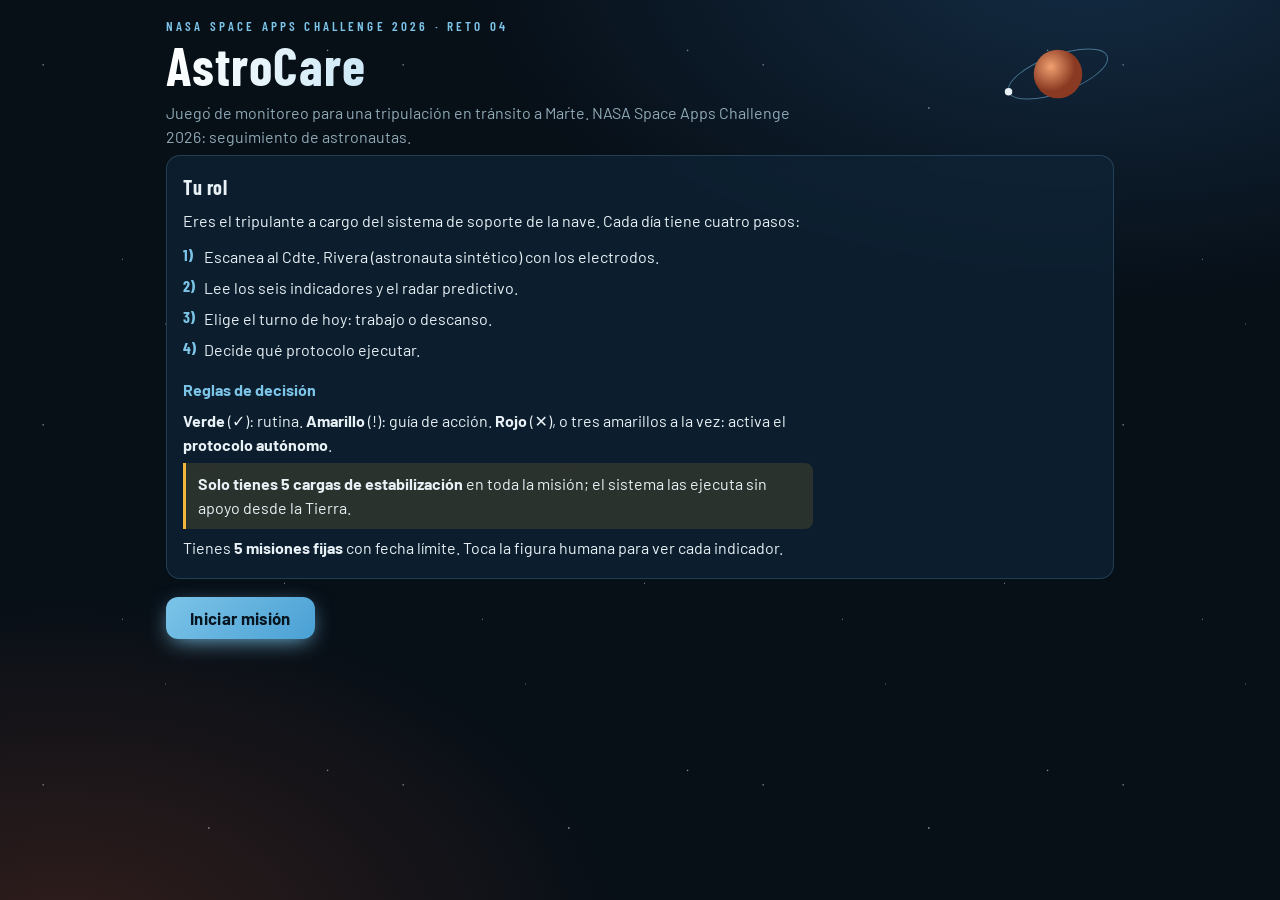
==== commit 0a0a7e1c: "Change title from 'Bitácora Vital' to 'AstroCare'" ====
--- a/VIDEOJUEGO/index.html
+++ b/VIDEOJUEGO/index.html
@@ -1,7 +1,7 @@
 <!DOCTYPE html>
 <html lang="es"><head><meta charset="utf-8">
 <meta name="viewport" content="width=device-width, initial-scale=1, viewport-fit=cover">
-<title>Bitácora Vital · Misión a Marte</title>
+<title>AstroCare · Misión a Marte</title>
 <meta name="theme-color" content="#070f17">
 <meta name="description" content="Juego de monitoreo de salud de astronautas. NASA Space Apps Challenge 2026.">
 <link href="https://fonts.googleapis.com/css2?family=Barlow:wght@400;600;700&family=Barlow+Condensed:wght@600;700&display=swap" rel="stylesheet">
@@ -268,7 +268,7 @@
 
 function intro(){
   $("#app").className="";
-  $("#app").innerHTML=`<svg class="orb" viewBox="0 0 120 120" aria-hidden="true"><defs><radialGradient id="mg" cx=".35" cy=".35"><stop offset="0" stop-color="#f0a070"/><stop offset="1" stop-color="#8a3a22"/></radialGradient></defs><ellipse cx="60" cy="60" rx="56" ry="20" fill="none" stroke="#7CC4E8" stroke-opacity=".5" transform="rotate(-20 60 60)"/><circle cx="60" cy="60" r="26" fill="url(#mg)"/><circle cx="7" cy="79" r="4" fill="#E8F1F5"/></svg><div class="eyebrow">NASA Space Apps Challenge 2026 · Reto 04</div><h1>Bitácora Vital</h1><p class="mu">Juego de monitoreo para una tripulación en tránsito a Marte. NASA Space Apps Challenge 2026: seguimiento de astronautas.</p><div class="box"><h2>Tu rol</h2><p>Eres el tripulante a cargo del sistema de soporte de la nave. Cada día tiene cuatro pasos:</p><ol class="rules"><li>Escanea al Cdte. Rivera (astronauta sintético) con los electrodos.</li><li>Lee los seis indicadores y el radar predictivo.</li><li>Elige el turno de hoy: trabajo o descanso.</li><li>Decide qué protocolo ejecutar.</li></ol><p class="rule-title">Reglas de decisión</p><p><b>Verde</b> (✓): rutina. <b>Amarillo</b> (!): guía de acción. <b>Rojo</b> (✕), o tres amarillos a la vez: activa el <b>protocolo autónomo</b>.</p><p class="charge-rule"><b>Solo tienes 5 cargas de estabilización</b> en toda la misión; el sistema las ejecuta sin apoyo desde la Tierra.</p><p>Tienes <b>5 misiones fijas</b> con fecha límite. Toca la figura humana para ver cada indicador.</p></div><button class="go" onclick="init()">Iniciar misión</button>`;
+  $("#app").innerHTML=`<svg class="orb" viewBox="0 0 120 120" aria-hidden="true"><defs><radialGradient id="mg" cx=".35" cy=".35"><stop offset="0" stop-color="#f0a070"/><stop offset="1" stop-color="#8a3a22"/></radialGradient></defs><ellipse cx="60" cy="60" rx="56" ry="20" fill="none" stroke="#7CC4E8" stroke-opacity=".5" transform="rotate(-20 60 60)"/><circle cx="60" cy="60" r="26" fill="url(#mg)"/><circle cx="7" cy="79" r="4" fill="#E8F1F5"/></svg><div class="eyebrow">NASA Space Apps Challenge 2026 · Reto 04</div><h1>AstroCare</h1><p class="mu">Juego de monitoreo para una tripulación en tránsito a Marte. NASA Space Apps Challenge 2026: seguimiento de astronautas.</p><div class="box"><h2>Tu rol</h2><p>Eres el tripulante a cargo del sistema de soporte de la nave. Cada día tiene cuatro pasos:</p><ol class="rules"><li>Escanea al Cdte. Rivera (astronauta sintético) con los electrodos.</li><li>Lee los seis indicadores y el radar predictivo.</li><li>Elige el turno de hoy: trabajo o descanso.</li><li>Decide qué protocolo ejecutar.</li></ol><p class="rule-title">Reglas de decisión</p><p><b>Verde</b> (✓): rutina. <b>Amarillo</b> (!): guía de acción. <b>Rojo</b> (✕), o tres amarillos a la vez: activa el <b>protocolo autónomo</b>.</p><p class="charge-rule"><b>Solo tienes 5 cargas de estabilización</b> en toda la misión; el sistema las ejecuta sin apoyo desde la Tierra.</p><p>Tienes <b>5 misiones fijas</b> con fecha límite. Toca la figura humana para ver cada indicador.</p></div><button class="go" onclick="init()">Iniciar misión</button>`;
 }
 
 function grade(){
